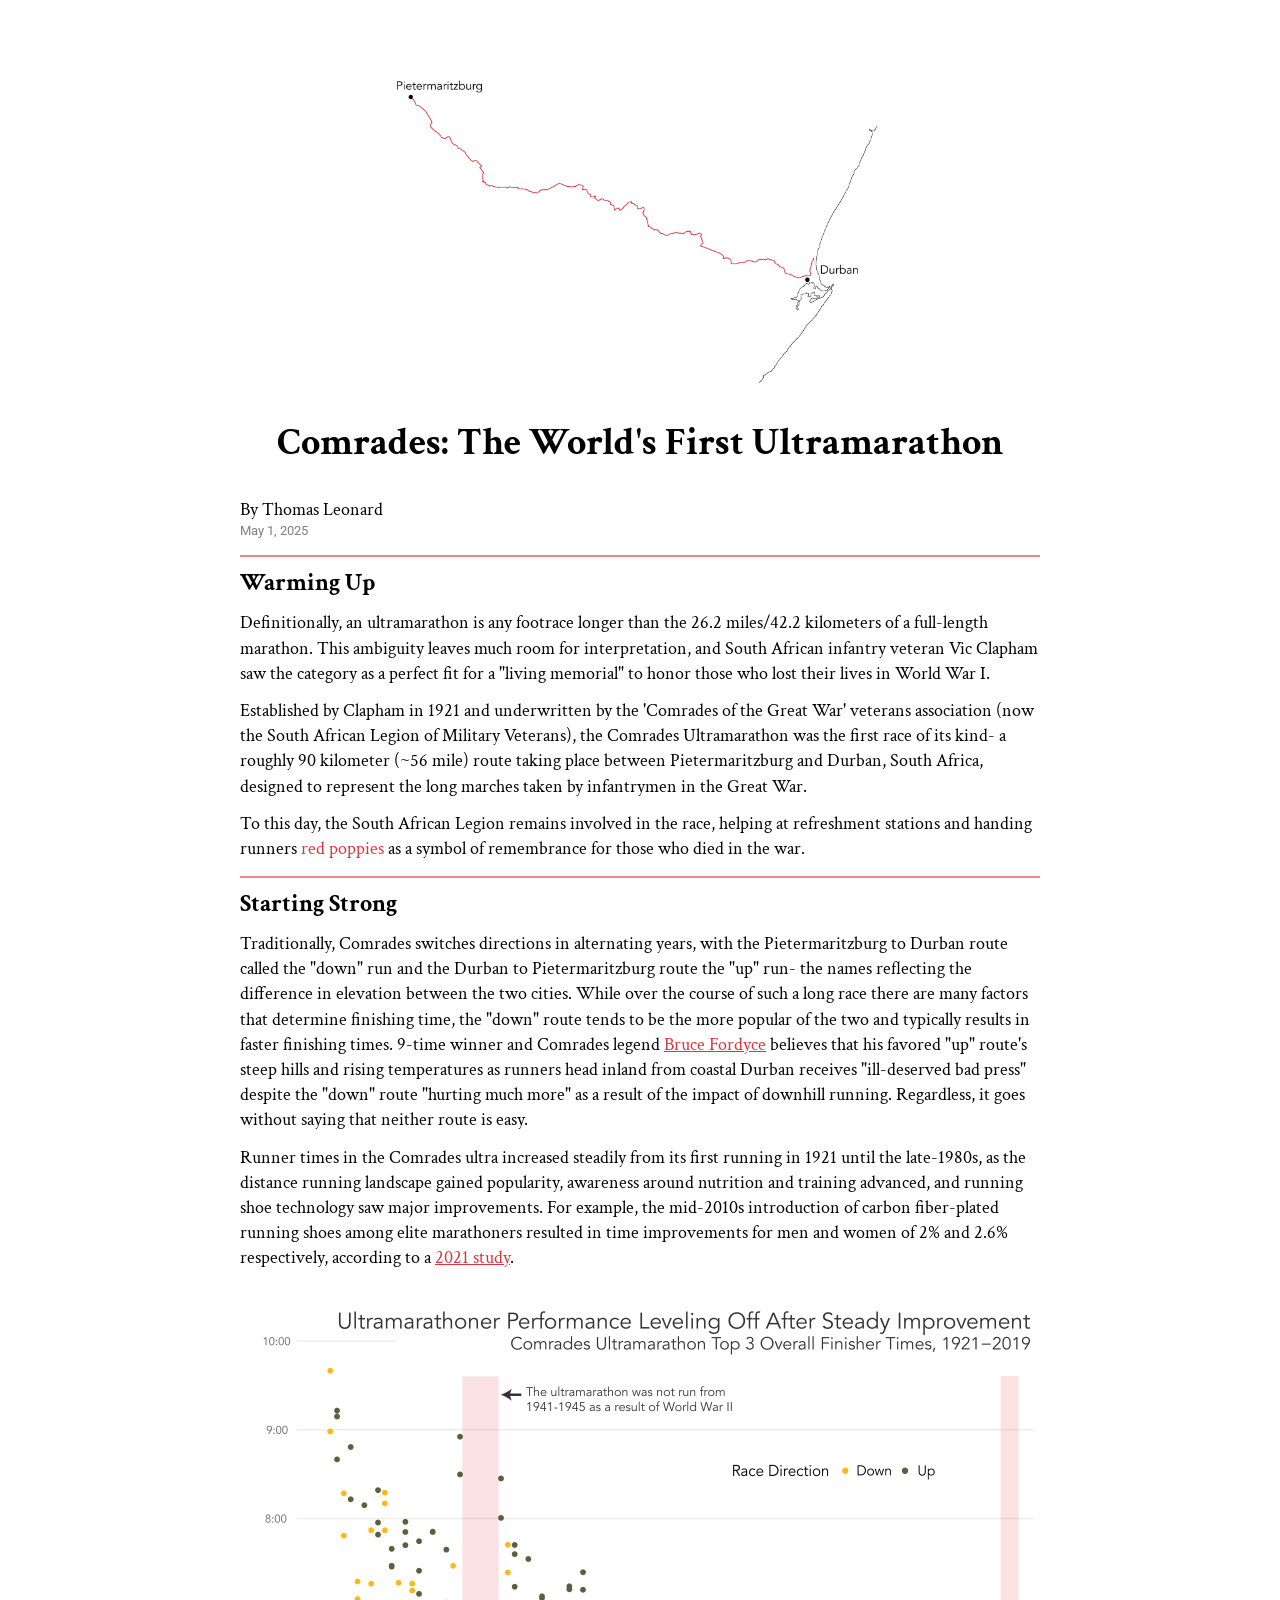
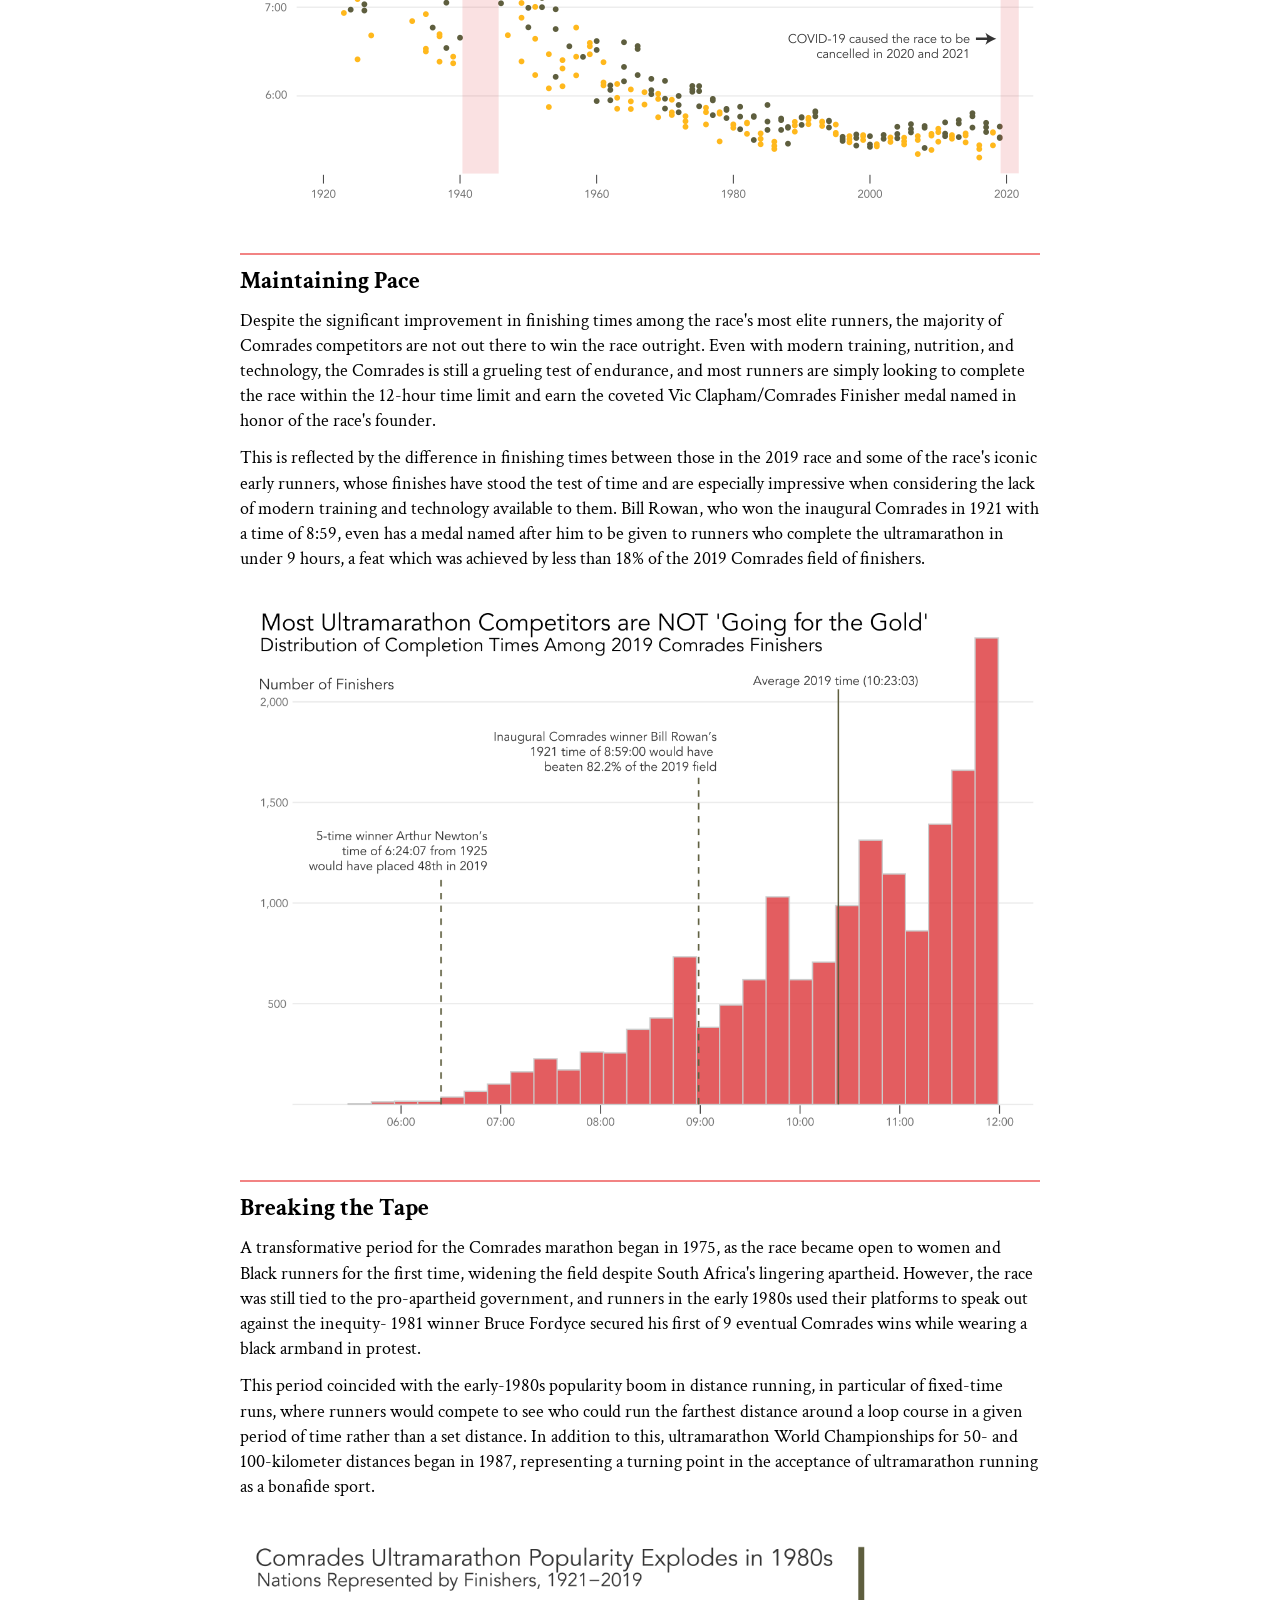
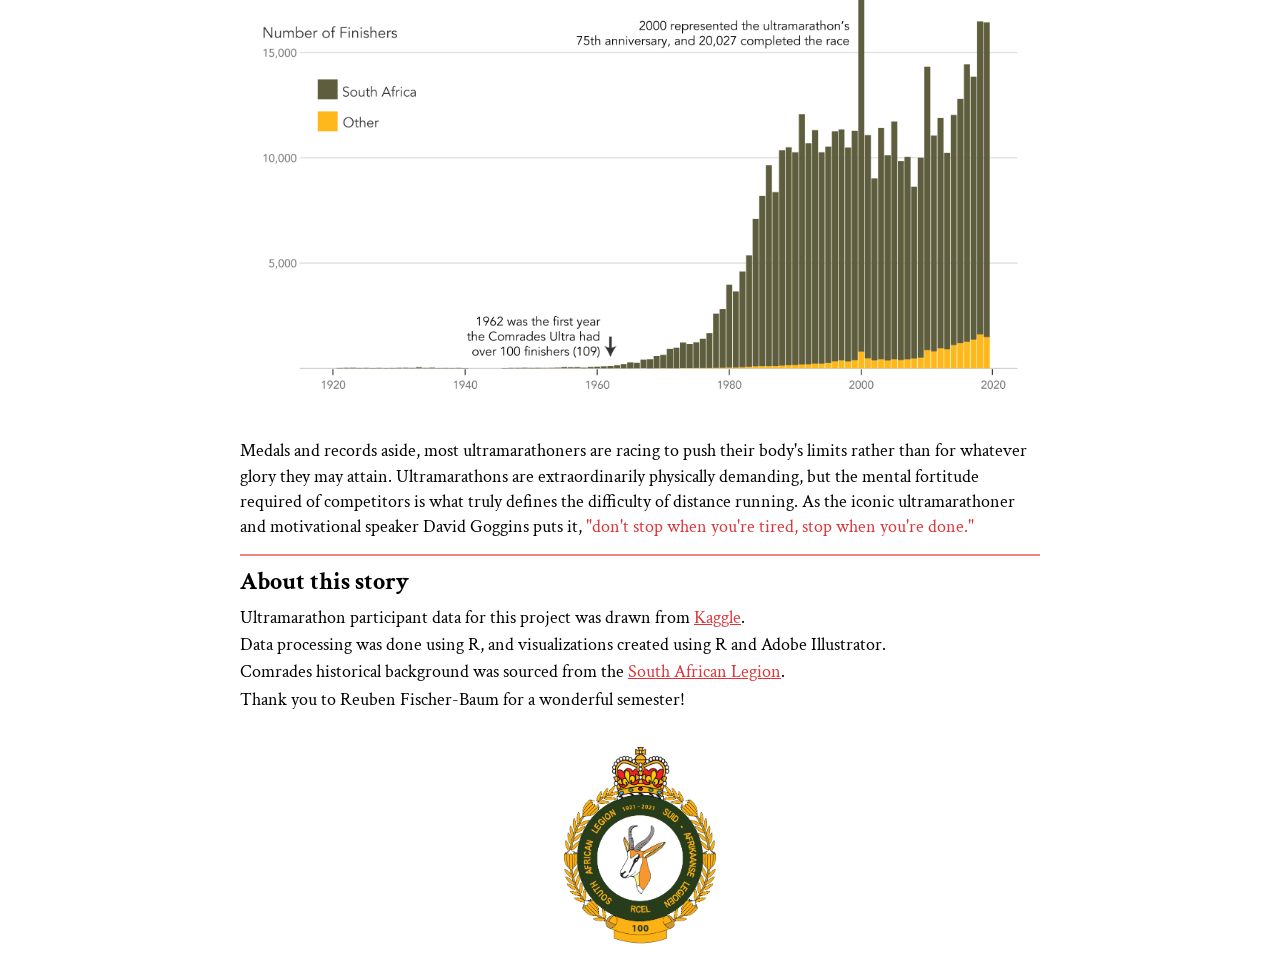
==== index.html @ c37ba91a "refactor: moving content to root directory" ====
<!DOCTYPE html>
<html>
    <head>
        <link rel="stylesheet" href="styles.css">
        <link rel="preconnect" href="https://fonts.googleapis.com">
        <link rel="preconnect" href="https://fonts.gstatic.com" crossorigin>
        <link href="https://fonts.googleapis.com/css2?family=Crimson+Text:ital,wght@0,400;0,600;0,700;1,400;1,600;1,700&family=Roboto:ital,wght@0,100..900;1,100..900&display=swap" rel="stylesheet">
        <link rel="stylesheet" href="https://cdnjs.cloudflare.com/ajax/libs/font-awesome/6.0.0-beta3/css/all.min.css">
        <meta name="viewport" content="width=device-width, initial-scale=1.0">
        <title>Comrades: The World's First Ultramarathon</title>
        <style>
            body {font-family: 'Avenir', sans-serif;}
            h1 {font-family: 'Crimson Text', serif;}
        </style>
        <script src="https://d3js.org/d3.v4.min.js"></script>
    </head>    
    <body>
        <img class="race-map" src = "images/RaceMap.png">
        <h1>Comrades: The World's First Ultramarathon</h1>
        <p class="name">By Thomas Leonard</p>
        <p class="date">May 1, 2025</p>
        <div class="divider"></div>
        <h2>Warming Up</h2>
        <p>Definitionally, an ultramarathon is any footrace longer than the 26.2 miles/42.2 kilometers of a full-length marathon. 
            This ambiguity leaves much room for interpretation, and South African infantry veteran Vic Clapham saw the category as a
            perfect fit for a "living memorial" to honor those who lost their lives in World War I.</p>
        <p>Established by Clapham in 1921 and underwritten by the 'Comrades of the Great War' veterans association (now the South African Legion of Military Veterans), 
            the Comrades Ultramarathon was the first race of its kind- a roughly 90 kilometer (~56 mile) route taking place between Pietermaritzburg and Durban, South Africa, 
            designed to represent the long marches taken by infantrymen in the Great War.</p>
        <p>To this day, the South African Legion remains involved in the race, helping at refreshment stations
            and handing runners <span class="highlight">red poppies</span> as a symbol of remembrance for those who died in the war.</p>
        </p>
        <div class="divider"></div>
        <h2>Starting Strong</h2>
        <p>Traditionally, Comrades switches directions in alternating years, with the Pietermaritzburg to
            Durban route called the "down" run and the Durban to Pietermaritzburg route the "up" run- the names reflecting the difference in 
            elevation between the two cities. While over the course of such a long race there are many factors that determine finishing time, the "down" route tends to be the more popular
            of the two and typically results in faster finishing times. 9-time winner and Comrades legend <a href="https://www.brucefordyce.com/2024/the-up-run/">Bruce Fordyce</a>
            believes that his favored "up" route's steep hills and rising temperatures as runners head inland from coastal Durban receives "ill-deserved bad press" 
            despite the "down" route "hurting much more" as a result of the impact of downhill running. Regardless, it goes without saying that neither route is easy.</p>
        <p>Runner times in the Comrades ultra increased steadily from its first running in 1921 until the late-1980s, as the distance running
            landscape gained popularity, awareness around nutrition and training advanced, and running shoe technology saw major improvements. For example, the mid-2010s introduction of 
            carbon fiber-plated running shoes among elite marathoners resulted in time improvements for men and women of 2% and 2.6% respectively, according to a <a href="https://journals.physiology.org/doi/full/10.1152/japplphysiol.00002.2021">2021 study</a>. </p>
        <img src = "images/PerformanceChart.png">
        <div class="divider"></div>
        <h2>Maintaining Pace</h2>
        <p>Despite the significant improvement in finishing times among the race's most elite runners, the majority of Comrades competitors are not out there to win the race outright. Even with modern 
            training, nutrition, and technology, the Comrades is still a grueling test of endurance, and most runners are simply looking to complete the race within the 
            12-hour time limit and earn the coveted Vic Clapham/Comrades Finisher medal named in honor of the race's founder.</p>
        <p>This is reflected by the difference in finishing times between those in the 2019 race and some of the race's iconic early runners, whose finishes have stood the test of time and
            are especially impressive when considering the lack of modern training and technology available to them. Bill Rowan, who won the inaugural Comrades in 1921 with a time of 8:59, even has a medal named
            after him to be given to runners who complete the ultramarathon in under 9 hours, a feat which was achieved by less than 18% of the 2019 Comrades field of finishers.</p>
        <img src = "images/2019Distribution.png">
        <div class="divider"></div>
        <h2>Breaking the Tape</h2>
        <p>A transformative period for the Comrades marathon began in 1975, as the race became open to women and Black runners for the first time, widening the field 
            despite South Africa's lingering apartheid. However, the race was still tied to the pro-apartheid government, and runners in the early 1980s used their platforms to speak out against the inequity-
            1981 winner Bruce Fordyce secured his first of 9 eventual Comrades wins while wearing a black armband in protest.</p>
        <p>This period coincided with the early-1980s popularity boom in distance running, in particular of fixed-time runs, where runners would compete to see who could run the farthest distance 
            around a loop course in a given period of time rather than a set distance. In addition to this, ultramarathon World Championships for 50- and 100-kilometer distances began in 1987, representing a 
            turning point in the acceptance of ultramarathon running as a bonafide sport.</p>
        <img src = "images/YearChart.png">
        <p>Medals and records aside, most ultramarathoners are racing to push their body's limits rather than for whatever glory they may attain. Ultramarathons 
            are extraordinarily physically demanding, but the mental fortitude required of competitors is what truly defines the difficulty of distance running. 
            As the iconic ultramarathoner and motivational speaker David Goggins puts it, <span class="highlight">"don't stop when you're tired, stop when you're done."</span>
        </p>
        <div class="divider"></div>
        <h2>About this story</h2>
        <p class="footer">Ultramarathon participant data for this project was drawn from <a href="https://www.kaggle.com/datasets/suugaku/comrades-marathon-results">Kaggle</a>.</p>
        <p class="footer">Data processing was done using R, and visualizations created using R and Adobe Illustrator.</p>
        <p class="footer">Comrades historical background was sourced from the <a href="https://www.salegion.org.uk/the-comrades-marathon-a-living-war-memorial/">South African Legion</a>.</p>
        <p class="footer">Thank you to Reuben Fischer-Baum for a wonderful semester!</p>
        <img class="legion" src="images/SAL-100.png">
    </body>
    <script src="scripts/scatter.js"></script>
</html>
---- styles.css ----
img, p, h1, h2, .divider {
	width: 100%;
	max-width: 800px;
    margin-left: auto;
	margin-right: auto;
}

img {
	display: block;
    padding: 15px 15px;
}

img:first-of-type {
    padding-top: 0;
}

.race-map {
    width: 500px;
    height: auto;
}

p {
	font-size: 18px;
	line-height: 1.4;
    font-family: "Crimson Text";
    margin-top: 12px;
    margin-bottom: 12px;
}

.name {
	font-size: 18px;
	line-height: 1.4;
    font-family: "Crimson Text";
    margin-top: 30px;
    margin-bottom: 0px;
}

h1 {
    font-size: 38px;
    font-family: "Roboto";
    text-align: center;
    margin-top: 20px;
    margin-bottom: 0px;
}

h2 {
    font-family: "Crimson Text";
    margin-top: 2px;
    margin-bottom: 8px;
}

.date {
    font-family: "Roboto";
    text-align: left;
    font-size: 13px;
    color: grey;
    margin-top: 0px;
}
    
.divider {
    height: 2px;
    background-color: #f28383;
    margin-top: 15px;
    margin-bottom: 10px;
    }
    
.legion {
    width: 12%;
    margin-top: 20px;
}

a {
    color: #DC3438;
}

.highlight {
    color: #DC3438;
}

.footer {
    font-size: 18px;
	line-height: 1.4;
    font-family: "Crimson Text";
    margin-top: 2px;
    margin-bottom: 2px;
}
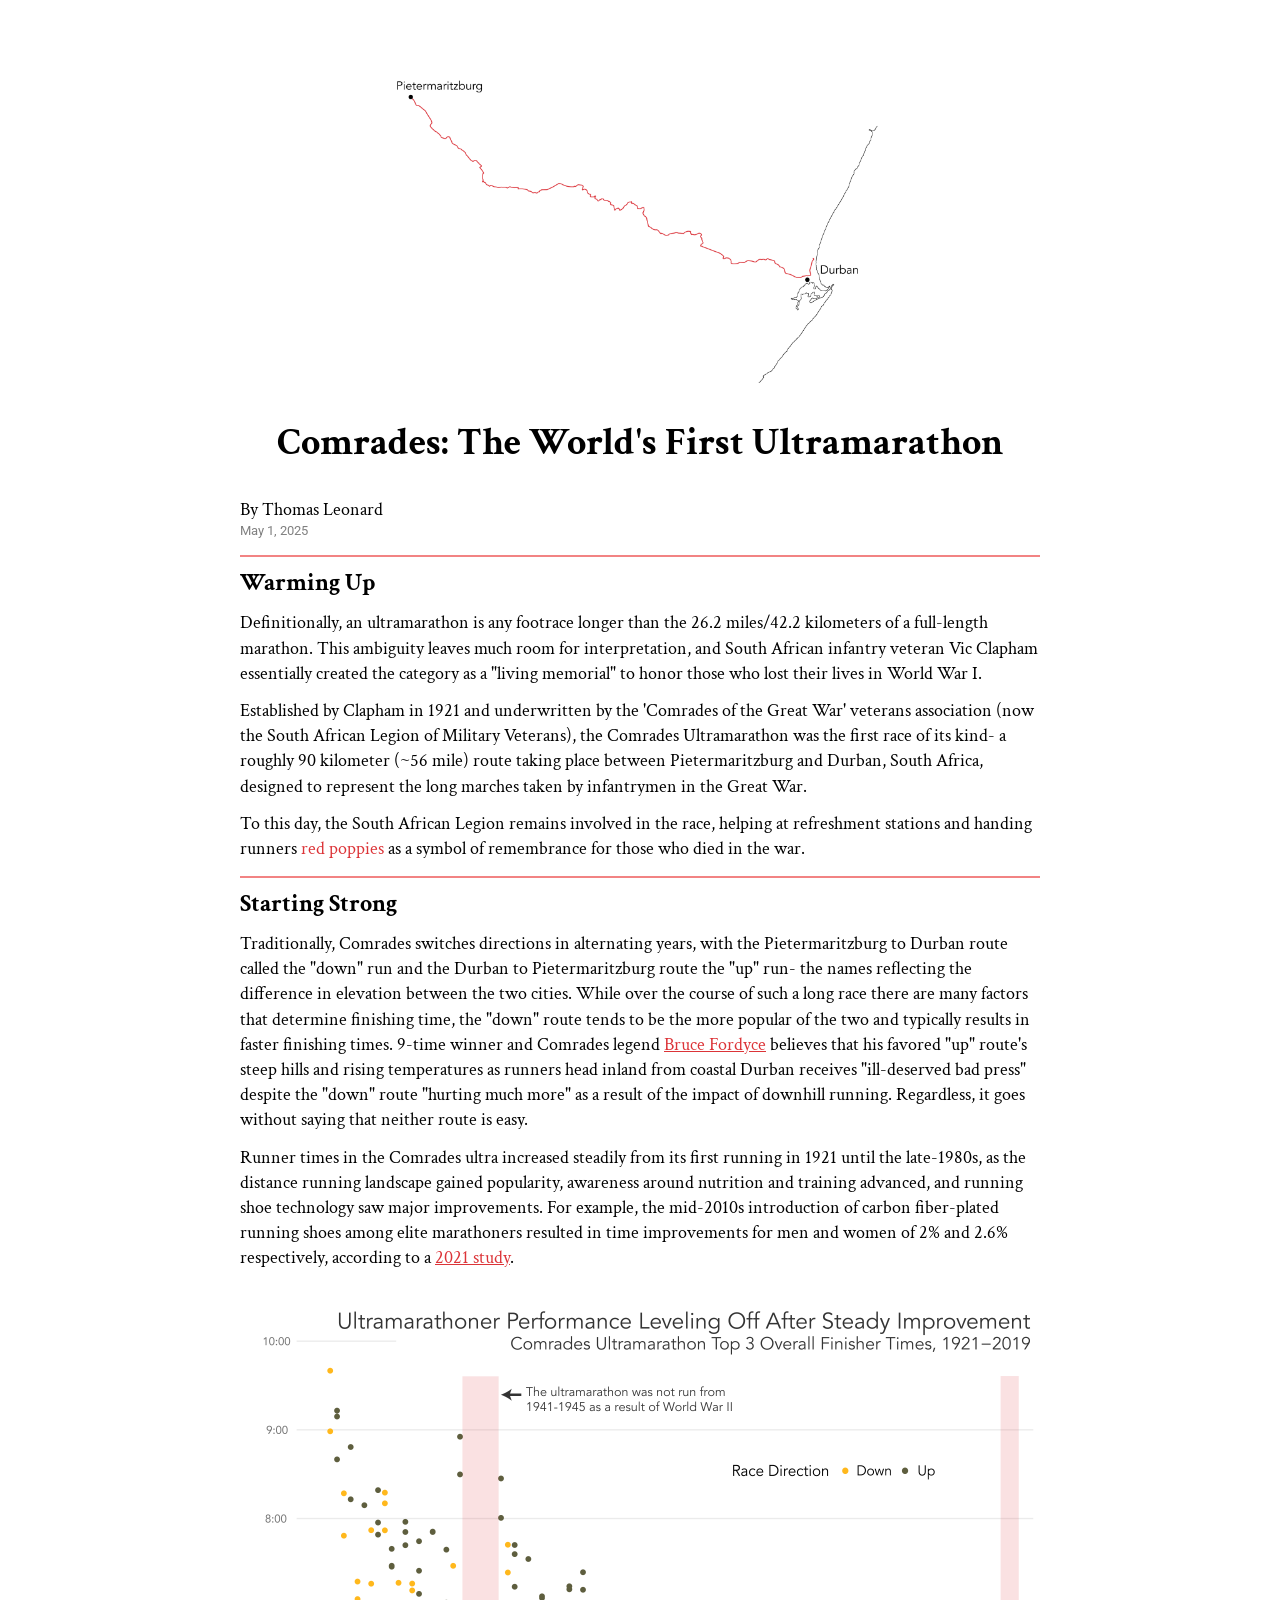
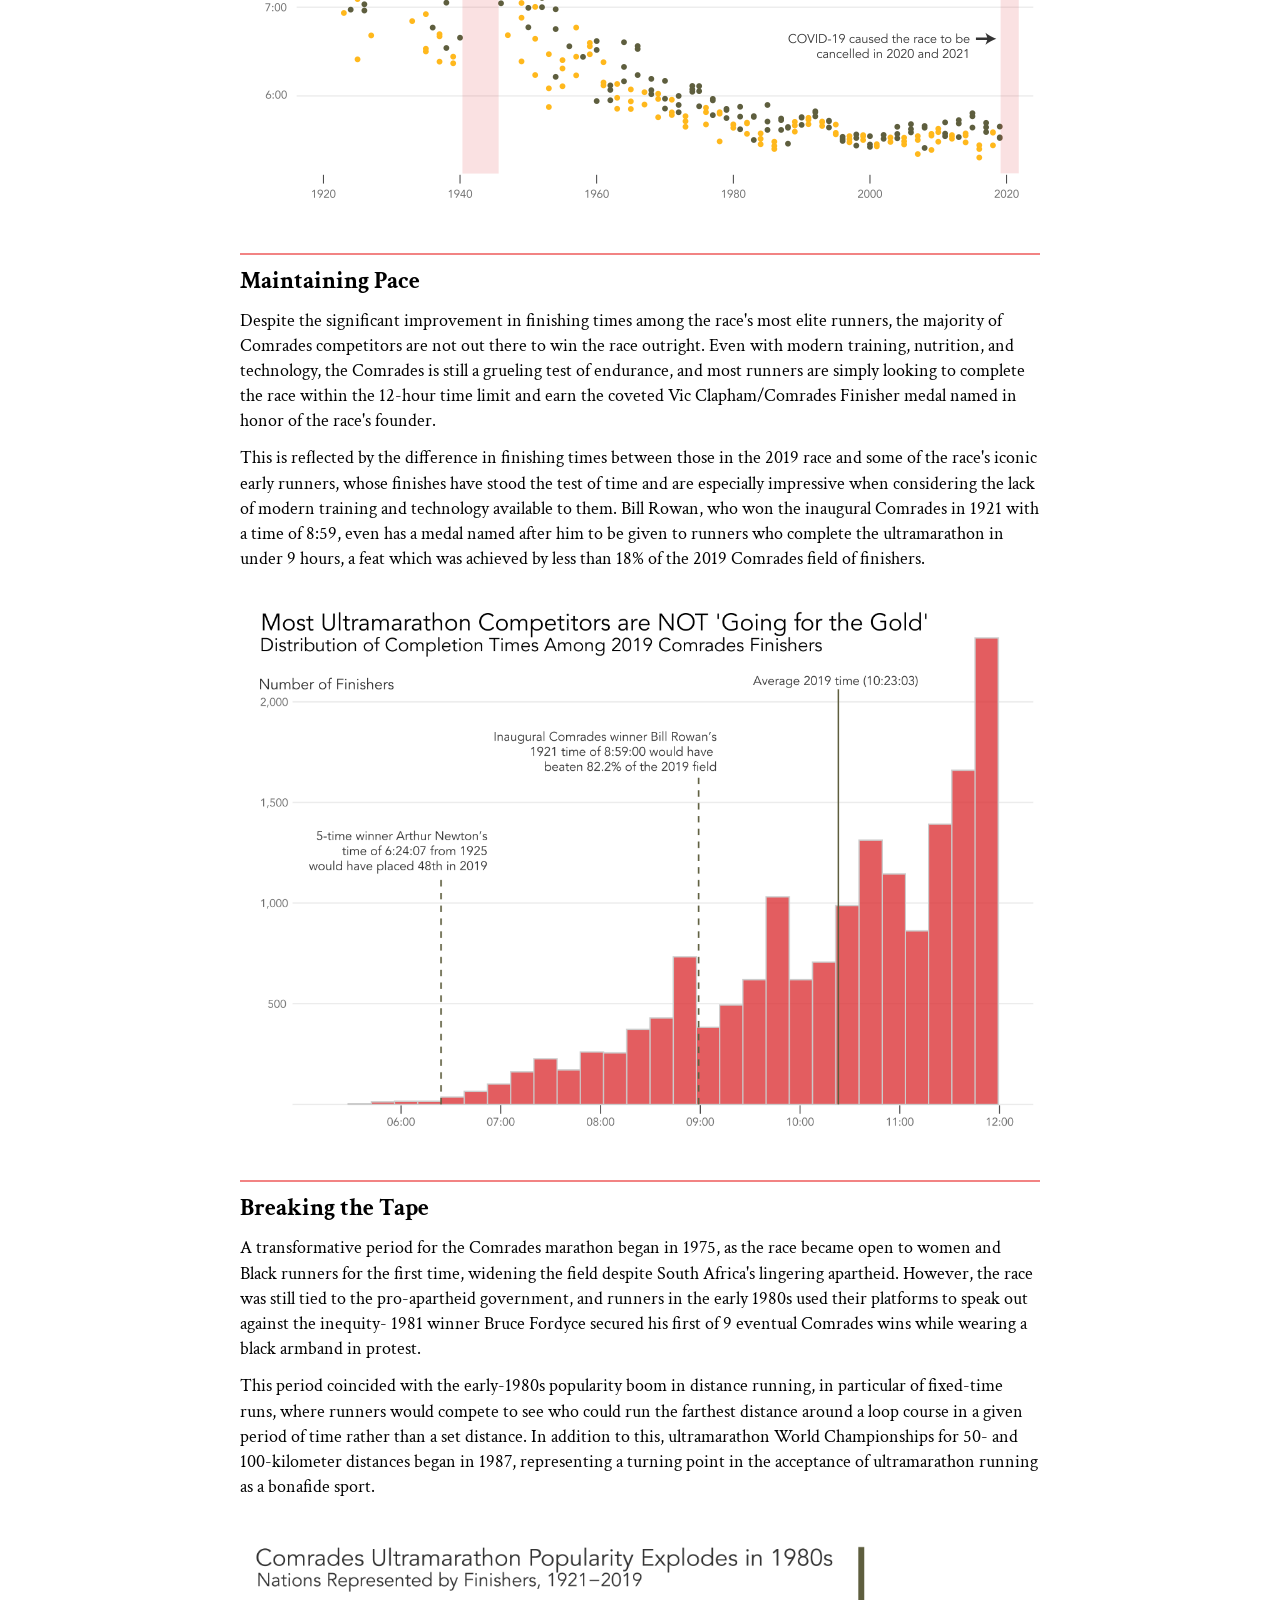
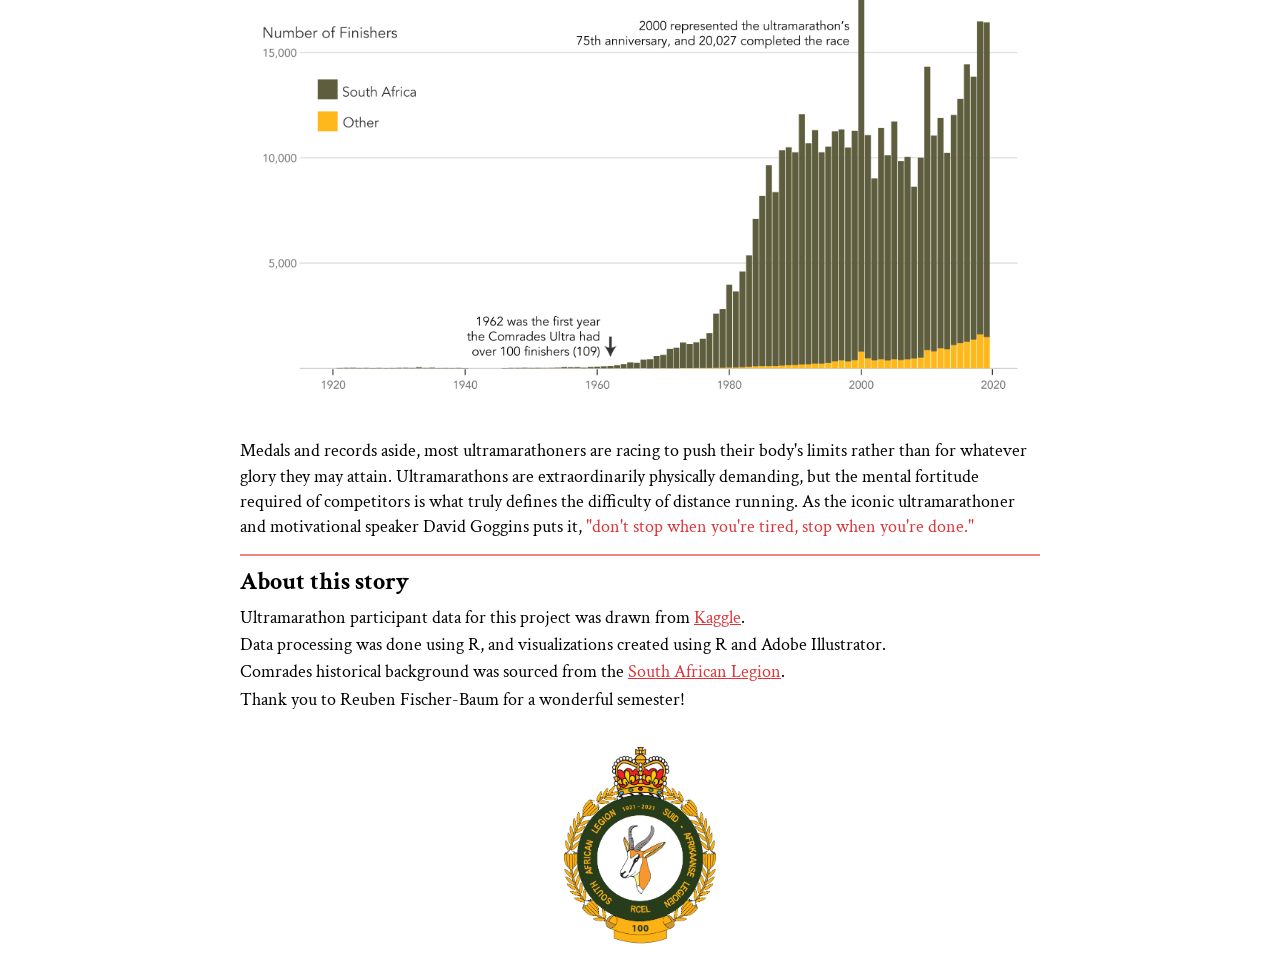
==== commit 5484f836: "Update index.html" ====
--- a/index.html
+++ b/index.html
@@ -22,8 +22,8 @@
         <div class="divider"></div>
         <h2>Warming Up</h2>
         <p>Definitionally, an ultramarathon is any footrace longer than the 26.2 miles/42.2 kilometers of a full-length marathon. 
-            This ambiguity leaves much room for interpretation, and South African infantry veteran Vic Clapham saw the category as a
-            perfect fit for a "living memorial" to honor those who lost their lives in World War I.</p>
+            This ambiguity leaves much room for interpretation, and South African infantry veteran Vic Clapham essentially created the category as a
+            "living memorial" to honor those who lost their lives in World War I.</p>
         <p>Established by Clapham in 1921 and underwritten by the 'Comrades of the Great War' veterans association (now the South African Legion of Military Veterans), 
             the Comrades Ultramarathon was the first race of its kind- a roughly 90 kilometer (~56 mile) route taking place between Pietermaritzburg and Durban, South Africa, 
             designed to represent the long marches taken by infantrymen in the Great War.</p>
